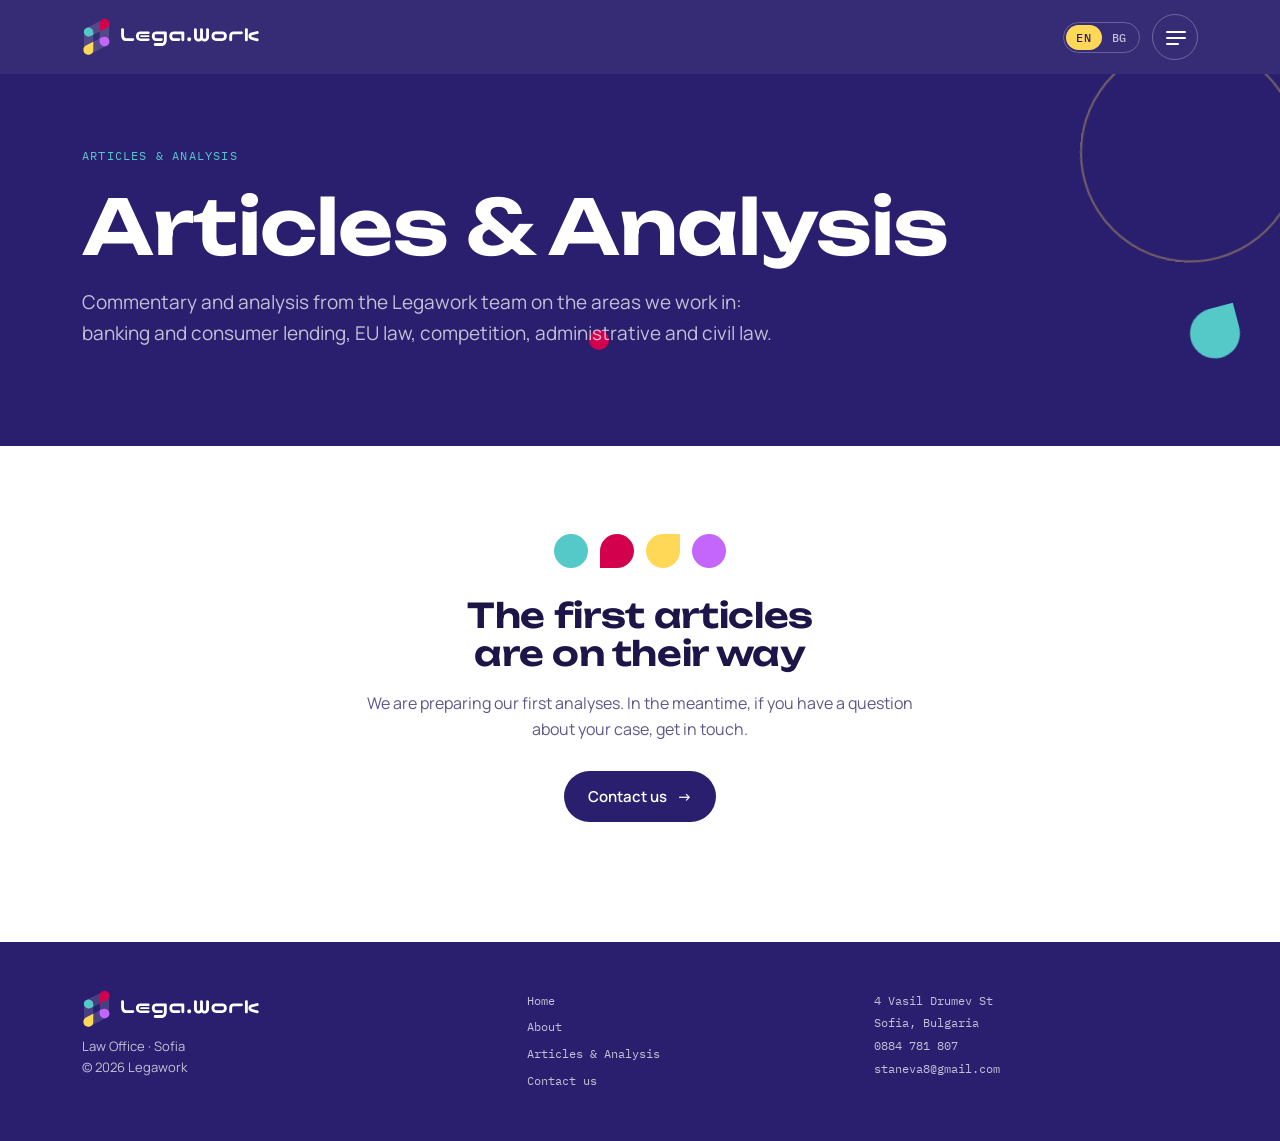
==== articles.html @ 034240e7 "Split into pages: lawyer profiles, articles, hamburger menu Homepage keeps short team summaries with" ====
<!doctype html>
<html lang="en">
<head>
<meta charset="utf-8">
<meta name="viewport" content="width=device-width, initial-scale=1, viewport-fit=cover">
<title>Articles &amp; Analysis · Legawork</title>
<meta name="description" content="Articles and legal analysis from Legawork Law Office, Sofia.">
<meta name="theme-color" content="#2a1f6e">
<link rel="icon" type="image/svg+xml" href="assets/logo/mark.svg">
<link rel="preconnect" href="https://fonts.googleapis.com">
<link rel="preconnect" href="https://fonts.gstatic.com" crossorigin>
<link rel="stylesheet" href="https://fonts.googleapis.com/css2?family=Unbounded:wght@500;600;700&family=Manrope:wght@400;500;600;700&family=IBM+Plex+Mono:wght@500&display=swap">
<link rel="stylesheet" href="assets/css/site.css">
</head>
<body class="en">
<!-- Official Lega.work logo: mark and wordmark as reusable symbols -->
<svg width="0" height="0" style="position:absolute" aria-hidden="true">
  <symbol id="mark" viewBox="0 0 370 493"><rect x="22.6699" y="125.974" width="120.179" height="346.117" rx="60.0897" fill="currentColor" fill-opacity=".14"/><rect x="346.188" y="366.674" width="120.179" height="346.117" rx="60.0897" transform="rotate(-179.474 346.188 366.674)" fill="currentColor" fill-opacity=".14"/><rect x="309.08" y="224.384" width="125.639" height="346.117" rx="62.8193" transform="rotate(63.2518 309.08 224.384)" fill="currentColor" fill-opacity=".14"/><rect x="58.293" y="260.746" width="120.179" height="346.117" rx="60.0897" transform="rotate(-116.223 58.293 260.746)" fill="currentColor" fill-opacity=".14"/><path d="M80.5371 121.74C114.952 121.74 142.85 149.638 142.851 184.053V218.313L111.07 233.966C80.1972 249.173 42.8423 236.473 27.6357 205.6C19.1977 188.469 19.3522 169.341 26.4365 153.11C37.1802 134.367 57.3842 121.74 80.5371 121.74Z" fill="#55C8C8"/><path d="M290.881 366.674C255.061 366.674 226.023 337.636 226.023 301.816V266.162L259.104 249.867C291.238 234.04 330.118 247.259 345.945 279.393C354.721 297.21 354.567 317.102 347.209 333.988C336.032 353.516 314.993 366.674 290.881 366.674Z" fill="#C466FB"/><path d="M142.86 417.566C142.86 432.73 137.545 446.651 128.677 457.572L106.323 468.838C75.0014 484.624 36.8126 472.03 21.0264 440.708C19.7153 438.107 18.6009 435.458 17.6758 432.779C16.4776 427.905 15.8418 422.81 15.8418 417.566V397.906C19.9331 380.14 31.6038 364.258 49.1562 355.412L142.86 308.184V417.566Z" fill="#FFD857"/><path d="M227.555 73.0107C227.555 49.8091 239.998 29.5147 258.573 18.4326L262.069 16.6699C293.391 0.883667 331.58 13.4772 347.366 44.7988C363.153 76.1208 350.558 114.31 319.236 130.097L227.555 176.304V73.0107Z" fill="#D3004D"/></symbol>
  <symbol id="word" viewBox="416 186 920 120"><path d="M426.156 187.168C428.785 187.168 431.039 188.06 432.917 189.844C434.794 191.534 435.78 193.693 435.874 196.322V230.264C435.78 234.113 436.015 237.681 436.578 240.967C437.236 244.159 438.738 247.023 441.085 249.558C443.432 252.093 446.39 253.454 449.958 253.642H495.025C497.654 253.736 499.813 254.722 501.503 256.6C503.287 258.478 504.179 260.731 504.179 263.36C504.085 265.895 503.146 268.054 501.363 269.838C499.673 271.528 497.56 272.42 495.025 272.514H445.169C438.597 272.139 433.151 269.932 428.832 265.895C424.607 261.764 421.556 256.741 419.678 250.826C417.894 244.91 416.955 238.62 416.861 231.954V196.322C416.955 193.787 417.894 191.675 419.678 189.985C421.462 188.201 423.621 187.262 426.156 187.168Z" fill="currentColor"/><path d="M546.43 272.514C538.167 272.233 531.924 270.308 527.699 266.74C523.474 263.078 520.422 258.994 518.544 254.487C516.667 249.887 515.728 245.239 515.728 240.545C515.728 235.662 516.62 230.968 518.404 226.461C520.281 221.86 523.333 217.776 527.558 214.208C531.877 210.547 537.322 208.669 543.895 208.575H597.412C600.041 208.575 602.248 209.467 604.031 211.251C605.909 212.941 606.848 215.006 606.848 217.448C606.848 219.983 605.909 222.142 604.031 223.926C602.248 225.616 600.041 226.461 597.412 226.461H544.74C542.674 226.461 540.843 227.165 539.247 228.574C537.745 229.982 536.618 231.813 535.867 234.066C535.21 236.32 534.881 238.526 534.881 240.685C534.881 243.033 535.21 245.333 535.867 247.586C536.618 249.84 537.745 251.671 539.247 253.079C540.843 254.393 542.674 255.098 544.74 255.191H597.412C600.041 255.191 602.248 256.036 604.031 257.726C605.909 259.417 606.848 261.435 606.848 263.782C606.848 266.224 605.909 268.289 604.031 269.979C602.248 271.669 600.041 272.514 597.412 272.514H546.43ZM605.158 240.263C605.158 242.047 604.36 243.596 602.764 244.91C601.356 246.131 599.572 246.741 597.412 246.741H551.359C549.2 246.741 547.369 246.131 545.867 244.91C544.364 243.596 543.613 242.047 543.613 240.263C543.613 238.573 544.364 237.071 545.867 235.756C547.369 234.536 549.2 233.925 551.359 233.925H597.412C599.572 233.925 601.403 234.583 602.905 235.897C604.407 237.118 605.158 238.573 605.158 240.263Z" fill="currentColor"/><path d="M702.053 231.109C702.053 228.761 700.832 227.541 698.391 227.447H649.099C647.315 227.541 645.766 228.339 644.451 229.841C643.137 231.249 642.151 232.939 641.494 234.911C640.93 236.789 640.649 238.714 640.649 240.685C640.649 242.563 640.93 244.488 641.494 246.46C642.151 248.337 643.137 250.027 644.451 251.53C645.766 252.938 647.315 253.642 649.099 253.642H685.153C687.782 253.642 689.988 254.581 691.772 256.459C693.65 258.243 694.589 260.449 694.589 263.078C694.589 265.707 693.65 267.914 691.772 269.697C689.988 271.575 687.782 272.514 685.153 272.514H649.662C643.09 272.42 637.644 270.589 633.325 267.022C629.1 263.36 626.049 259.276 624.171 254.769C622.387 250.168 621.495 245.427 621.495 240.545C621.495 235.85 622.434 231.249 624.312 226.743C626.19 222.142 629.241 218.058 633.466 214.49C637.691 210.828 643.935 208.857 652.197 208.575H711.348C713.977 208.575 716.23 209.467 718.108 211.251C719.986 212.941 720.972 215.1 721.066 217.729V262.233C721.066 269.744 720.033 276.833 717.967 283.499C716.089 289.414 712.991 294.391 708.672 298.428C704.447 302.559 699.048 304.812 692.476 305.188H643.747C641.212 305.094 639.053 304.155 637.269 302.371C635.579 300.681 634.687 298.569 634.593 296.034C634.593 293.405 635.438 291.151 637.128 289.274C638.912 287.396 641.118 286.41 643.747 286.316H687.688C691.256 286.128 694.213 284.767 696.56 282.232C698.908 279.697 700.41 276.739 701.067 273.359C701.724 269.979 702.053 265.613 702.053 260.262V231.109Z" fill="currentColor"/><path d="M818.805 265.05V231.109C818.805 228.761 817.585 227.541 815.144 227.447H765.851C764.067 227.541 762.518 228.339 761.204 229.841C759.889 231.249 758.903 232.939 758.246 234.911C757.683 236.789 757.401 238.714 757.401 240.685C757.401 242.563 757.683 244.488 758.246 246.46C758.903 248.337 759.889 250.027 761.204 251.53C762.518 252.938 764.067 253.642 765.851 253.642H801.905C804.534 253.642 806.741 254.581 808.524 256.459C810.402 258.243 811.341 260.449 811.341 263.078C811.341 265.707 810.402 267.914 808.524 269.697C806.741 271.575 804.534 272.514 801.905 272.514H766.415C759.842 272.42 754.397 270.589 750.078 267.022C745.853 263.36 742.801 259.276 740.923 254.769C739.14 250.168 738.248 245.427 738.248 240.545C738.248 235.85 739.186 231.249 741.064 226.743C742.942 222.142 745.993 218.058 750.219 214.49C754.444 210.828 760.687 208.857 768.95 208.575H828.101C830.729 208.575 832.983 209.467 834.861 211.251C836.738 212.941 837.724 215.1 837.818 217.729V265.05C837.818 267.679 836.832 269.885 834.861 271.669C832.983 273.359 830.729 274.204 828.101 274.204C822.467 273.735 819.369 270.683 818.805 265.05Z" fill="currentColor"/><path d="M870.492 274.768C866.736 274.768 863.591 273.453 861.056 270.824C858.615 268.195 857.394 264.909 857.394 260.966C857.394 257.022 858.615 253.736 861.056 251.107C863.591 248.478 866.736 247.164 870.492 247.164C874.248 247.164 877.393 248.478 879.928 251.107C882.463 253.736 883.73 257.022 883.73 260.966C883.73 264.909 882.463 268.195 879.928 270.824C877.393 273.453 874.248 274.768 870.492 274.768Z" fill="currentColor"/><path d="M932.6 275.753C929.408 275.753 926.216 275.19 923.024 274.063C919.925 272.937 916.921 271.294 914.01 269.134C911.1 266.881 908.564 263.923 906.405 260.262C904.245 256.6 903.072 252.234 902.884 247.164V196.322C902.884 193.693 903.823 191.534 905.701 189.844C907.672 188.06 909.973 187.168 912.602 187.168C918.235 187.637 921.287 190.689 921.756 196.322V246.037C921.85 248.291 922.319 250.215 923.164 251.811C924.009 253.314 924.948 254.534 925.981 255.473C927.014 256.318 928.047 256.975 929.079 257.445C930.206 257.82 931.333 258.008 932.46 258.008C933.586 258.008 934.713 257.82 935.84 257.445C936.966 256.975 938.046 256.318 939.079 255.473C940.112 254.534 941.05 253.314 941.896 251.811C942.741 250.215 943.163 248.291 943.163 246.037V196.322C943.163 193.693 944.102 191.534 945.98 189.844C947.951 188.06 950.252 187.168 952.881 187.168C958.514 187.637 961.612 190.689 962.176 196.322V246.037C962.27 248.291 962.739 250.168 963.584 251.671C964.429 253.267 965.368 254.534 966.401 255.473C967.434 256.318 968.466 256.975 969.499 257.445C970.626 257.82 971.753 258.008 972.879 258.008C974.006 258.008 975.133 257.82 976.259 257.445C977.386 256.975 978.466 256.318 979.499 255.473C980.531 254.534 981.47 253.314 982.315 251.811C983.16 250.215 983.583 248.291 983.583 246.037V196.322C983.583 193.693 984.522 191.534 986.399 189.844C988.371 188.06 990.672 187.168 993.3 187.168C998.934 187.637 1002.03 190.689 1002.6 196.322V247.164C1002.6 252.234 1001.47 256.6 999.215 260.262C997.056 263.923 994.521 266.881 991.61 269.134C988.794 271.294 985.789 272.937 982.597 274.063C979.499 275.19 976.306 275.753 973.02 275.753C969.828 275.753 966.636 275.19 963.443 274.063C960.345 272.937 957.34 271.247 954.43 268.993C953.866 268.618 953.35 268.195 952.881 267.726C952.317 268.195 951.801 268.618 951.331 268.993C948.421 271.247 945.369 272.937 942.177 274.063C939.079 275.19 935.886 275.753 932.6 275.753Z" fill="currentColor"/><path d="M1050.2 272.514C1041.94 272.233 1035.69 270.308 1031.47 266.74C1027.24 263.078 1024.19 258.994 1022.31 254.487C1020.43 249.887 1019.5 245.239 1019.5 240.545C1019.5 235.662 1020.39 230.968 1022.17 226.461C1024.05 221.86 1027.1 217.776 1031.33 214.208C1035.64 210.547 1041.09 208.669 1047.66 208.575H1093.29C1099.87 208.669 1105.26 210.547 1109.49 214.208C1113.81 217.776 1116.86 221.86 1118.64 226.461C1120.52 230.968 1121.46 235.662 1121.46 240.545C1121.46 245.239 1120.52 249.887 1118.64 254.487C1116.77 258.994 1113.71 263.078 1109.49 266.74C1105.26 270.308 1099.02 272.233 1090.76 272.514H1050.2ZM1047.1 227.447C1045.32 227.447 1043.77 228.198 1042.45 229.7C1041.14 231.109 1040.15 232.799 1039.49 234.77C1038.93 236.648 1038.65 238.526 1038.65 240.404C1038.65 242.375 1038.93 244.347 1039.49 246.319C1040.15 248.197 1041.14 249.887 1042.45 251.389C1043.77 252.797 1045.32 253.548 1047.1 253.642H1093.86C1095.64 253.548 1097.19 252.797 1098.5 251.389C1099.82 249.887 1100.76 248.197 1101.32 246.319C1101.98 244.347 1102.31 242.375 1102.31 240.404C1102.31 238.526 1101.98 236.648 1101.32 234.77C1100.76 232.799 1099.82 231.109 1098.5 229.7C1097.19 228.198 1095.64 227.447 1093.86 227.447H1047.1Z" fill="currentColor"/><path d="M1140.61 226.32C1142.4 221.813 1145.4 217.776 1149.63 214.208C1153.95 210.547 1159.39 208.669 1165.96 208.575H1218.92C1221.55 208.575 1223.75 209.514 1225.54 211.392C1227.42 213.176 1228.35 215.382 1228.35 218.011C1228.35 220.64 1227.42 222.893 1225.54 224.771C1223.75 226.555 1221.55 227.447 1218.92 227.447H1165.4C1163.62 227.447 1162.07 228.198 1160.75 229.7C1159.44 231.109 1158.41 232.799 1157.66 234.77C1157 236.742 1156.67 238.62 1156.67 240.404V265.05C1156.11 270.683 1153.01 273.735 1147.37 274.204C1144.75 274.204 1142.44 273.359 1140.47 271.669C1138.6 269.885 1137.66 267.679 1137.66 265.05V240.545H1137.8C1137.8 235.662 1138.74 230.921 1140.61 226.32Z" fill="currentColor"/><path d="M1252.01 187.168C1254.55 187.262 1256.71 188.201 1258.49 189.985C1260.28 191.675 1261.22 193.787 1261.31 196.322V265.332C1260.75 270.965 1257.65 274.016 1252.01 274.486C1249.39 274.486 1247.09 273.641 1245.11 271.951C1243.24 270.167 1242.3 267.961 1242.3 265.332V196.322C1242.39 193.693 1243.38 191.534 1245.25 189.844C1247.13 188.06 1249.39 187.168 1252.01 187.168ZM1269.9 226.461C1272.62 222.048 1277.83 218.809 1285.53 216.743L1321.73 207.026C1324.26 206.275 1326.66 206.509 1328.91 207.73C1331.26 208.857 1332.81 210.687 1333.56 213.223C1334.4 215.664 1334.22 218.058 1333 220.405C1331.87 222.658 1330.04 224.208 1327.5 225.053L1288.91 235.052C1286.19 236.085 1284.88 237.869 1284.97 240.404C1284.88 242.939 1286.19 244.723 1288.91 245.755L1327.5 255.755C1330.04 256.6 1331.87 258.196 1333 260.543C1334.22 262.797 1334.4 265.144 1333.56 267.585C1332.81 270.12 1331.26 271.951 1328.91 273.078C1326.66 274.298 1324.26 274.533 1321.73 273.782L1285.53 264.064C1277.74 261.905 1272.48 258.618 1269.76 254.206C1267.13 249.793 1265.82 245.192 1265.82 240.404C1265.82 235.615 1267.18 230.968 1269.9 226.461Z" fill="currentColor"/></symbol>
</svg>

<header class="top">
  <div class="wrap">
    <a class="logo" href="index.html" aria-label="Legawork"><svg class="mk" aria-hidden="true"><use href="#mark"/></svg><svg class="wd" aria-hidden="true"><use href="#word"/></svg></a>
    <div class="top-r">
      <div class="lang" role="group" aria-label="Language">
        <button type="button" id="lang-en" aria-pressed="true" data-lang="en">EN</button>
        <button type="button" id="lang-bg" aria-pressed="false" data-lang="bg">BG</button>
      </div>
      <button type="button" class="burger" id="burger" aria-expanded="false" aria-controls="menu"><span class="sr">Menu</span><i class="b1"></i><i class="b2"></i><i class="b3"></i></button>
    </div>
  </div>
</header>
<div class="menu" id="menu" aria-hidden="true">
  <i class="shape ring c-teal" style="--x:calc(100% - 260px);--y:12%;--s:220px" aria-hidden="true"></i>
  <i class="shape circle c-yellow" style="--x:calc(100% - 210px);--y:88%;--s:40px" aria-hidden="true"></i>
  <i class="shape drop-b c-red" style="--x:calc(100% - 120px);--y:70%;--s:70px" aria-hidden="true"></i>
  <div class="wrap menu-inner">
    <nav class="menu-nav" aria-label="Main">
      <a href="index.html" style="--k:0"><i class="dot circle c-teal" aria-hidden="true"></i><span class="en">Home</span><span class="bg">Начало</span></a>
      <a href="index.html#about" style="--k:1"><i class="dot drop-b c-red" aria-hidden="true"></i><span class="en">About</span><span class="bg">За нас</span></a>
      <a href="articles.html" aria-current="page" style="--k:2"><i class="dot drop-a c-yellow" aria-hidden="true"></i><span class="en">Articles &amp; Analysis</span><span class="bg">Статии и анализи</span></a>
      <a href="index.html#contact" style="--k:3"><i class="dot circle c-violet" aria-hidden="true"></i><span class="en">Contact us</span><span class="bg">Контакти</span></a>
    </nav>
    <div class="menu-foot">
      <span><span class="en">4 Vasil Drumev St, Sofia</span><span class="bg">ул. „Васил Друмев“ № 4, София</span></span>
      <a href="tel:+359884781807">0884 781 807</a>
      <a href="mailto:staneva8@gmail.com">staneva8@gmail.com</a>
    </div>
  </div>
</div>

<main id="top">
  <section class="band dark page-hero" data-sec>
    <i class="shape ring c-yellow hide-m" style="--x:calc(100% - 200px);--y:-60px;--s:220px" data-speed="-.15" data-rot="30"></i>
    <i class="shape drop-a c-teal" style="--x:calc(100% - 90px);--y:calc(100% - 90px);--s:50px" data-speed=".25" data-rot="-70"></i>
    <i class="shape circle c-red hide-m" style="--x:46%;--y:calc(100% - 40px);--s:20px" data-speed=".4"></i>
    <div class="wrap page-top">
      <span class="label"><span class="en">Articles &amp; Analysis</span><span class="bg">Статии и анализи</span></span>
      <h1><span class="en">Articles &amp; Analysis</span><span class="bg">Статии и анализи</span></h1>
      <p class="lede"><span class="en">Commentary and analysis from the Legawork team on the areas we work in: banking and consumer lending, EU law, competition, administrative and civil law.</span><span class="bg">Коментари и анализи от екипа на Legawork по темите, с които работим: банково право и потребителско кредитиране, право на ЕС, конкурентно, административно и гражданско право.</span></p>
    </div>
  </section>

  <section class="band light" data-sec>
    <div class="wrap one">
      <!-- Articles go in the list below. Copy this template for each one:
      <article class="post">
        <time datetime="2026-12-01">01.12.2026</time>
        <h3><a href="articles/article-slug.html"><span class="en">Title</span><span class="bg">Заглавие</span></a></h3>
        <p><span class="en">Two-line summary.</span><span class="bg">Кратко резюме.</span></p>
        <span class="tagline">Banking law</span>
      </article>
      -->
      <div class="posts" id="posts"></div>
      <div class="empty">
        <div class="empty-shapes" aria-hidden="true"><i class="circle c-teal"></i><i class="drop-b c-red"></i><i class="drop-a c-yellow"></i><i class="circle c-violet"></i></div>
        <h2><span class="en">The first articles are on their way</span><span class="bg">Първите статии предстоят</span></h2>
        <p><span class="en">We are preparing our first analyses. In the meantime, if you have a question about your case, get in touch.</span><span class="bg">Подготвяме първите си анализи. Междувременно, ако имате въпрос по вашия казус, свържете се с нас.</span></p>
        <a class="btn" href="index.html#contact"><span class="en">Contact us</span><span class="bg">Свържете се с нас</span> <span class="arr">→</span></a>
      </div>
    </div>
  </section>
</main>

<footer class="band dark">
  <div class="wrap">
    <div><a class="logo" href="index.html"><svg class="mk" aria-hidden="true"><use href="#mark"/></svg><svg class="wd" aria-hidden="true"><use href="#word"/></svg></a><span class="en">Law Office · Sofia</span><span class="bg">Адвокатска кантора · София</span><br>© 2026 Legawork</div>
    <nav class="foot-nav mono" aria-label="Footer">
      <a href="index.html"><span class="en">Home</span><span class="bg">Начало</span></a>
      <a href="index.html#about"><span class="en">About</span><span class="bg">За нас</span></a>
      <a href="articles.html"><span class="en">Articles &amp; Analysis</span><span class="bg">Статии и анализи</span></a>
      <a href="index.html#contact"><span class="en">Contact us</span><span class="bg">Контакти</span></a>
    </nav>
    <div class="mono"><span class="en">4 Vasil Drumev St<br>Sofia, Bulgaria</span><span class="bg">ул. „Васил Друмев“ № 4<br>гр. София</span><br>0884 781 807<br>staneva8@gmail.com</div>
  </div>
</footer>
<script src="assets/js/site.js"></script>
</body>
</html>
---- assets/css/site.css ----
img { max-width: 100%; } [hidden] { display: none !important; }
/* Layout: brand bands alternate deep indigo and white; the logo's four shapes (teal circle, red drop, violet circle, yellow drop) recur as moving elements. Single brand look by design, not theme-switched. */
:root {
  --indigo: #2a1f6e;
  --indigo-2: #36288a;
  --violet: #c466fb;
  --violet-ink: #7a3cc8;
  --lilac: #8c6ef2;
  --teal: #55c8c8;
  --red: #d3004d;
  --yellow: #ffd857;
  --white: #ffffff;
  --mist: #f3f1fb;
  --ink: #1d1548;
  --muted: #5e5888;
  --line: #e2def3;
  --f-display: "Unbounded", "Arial Rounded MT Bold", "Segoe UI", system-ui, sans-serif;
  --f-body: "Manrope", "Segoe UI", system-ui, sans-serif;
  --f-mono: "IBM Plex Mono", ui-monospace, Menlo, monospace;
  --wrap: 1180px;
  --head: 66px;
  --ease: cubic-bezier(.2, .7, .1, 1);
  --spring: cubic-bezier(.34, 1.56, .64, 1);
  color-scheme: light;
}
* { box-sizing: border-box; }
html { scroll-behavior: smooth; }
body { margin: 0; background: var(--white); color: var(--ink); font-family: var(--f-body); font-size: 16px; line-height: 1.65; }
body.en .bg, body.bg .en { display: none !important; }
a { color: inherit; }
:focus-visible { outline: 2px solid var(--violet); outline-offset: 3px; border-radius: 3px; }

.wrap {
  position: relative; z-index: 1; max-width: var(--wrap); margin: 0 auto;
  padding-left: max(16px, env(safe-area-inset-left, 0px));
  padding-right: max(16px, env(safe-area-inset-right, 0px));
}
@media (min-width: 720px) { .wrap { padding-left: max(32px, env(safe-area-inset-left, 0px)); padding-right: max(32px, env(safe-area-inset-right, 0px)); } }

.label { font-family: var(--f-mono); font-size: 12px; letter-spacing: .1em; text-transform: uppercase; color: var(--violet-ink); }
h1, h2, h3 { font-family: var(--f-display); font-weight: 600; line-height: 1.12; margin: 0; text-wrap: balance; letter-spacing: -.01em; }
h2 { font-size: clamp(28px, 3.8vw, 44px); }
h3 { font-size: 22px; }
p { margin: 0; }

/* Bands */
.band { position: relative; overflow: clip; }
.band.dark { background: var(--indigo); color: var(--white); --muted: rgba(255, 255, 255, .72); --line: rgba(255, 255, 255, .16); }
.band.dark .label { color: var(--teal); }
.band.light { background: var(--white); }

/* Logo */
.logo { display: flex; align-items: center; gap: 10px; text-decoration: none; }
.logo .mk { width: 29px; height: 38px; flex: none; }
.logo .wd { width: 138px; height: 18px; flex: none; }

/* Header */
body::before { content: ""; position: fixed; inset: 0 0 auto; height: env(safe-area-inset-top, 0px); z-index: 10; background: var(--indigo); }
header.top { position: sticky; top: env(safe-area-inset-top, 0px); z-index: 20; background: color-mix(in srgb, var(--indigo) 94%, transparent); backdrop-filter: blur(10px); color: var(--white); transition: box-shadow .3s; }
header.top.scrolled { box-shadow: 0 10px 30px -20px rgba(20, 10, 60, .8); }
.top .wrap { display: flex; align-items: center; justify-content: space-between; gap: 16px; padding-block: 14px; transition: padding .3s var(--ease); }
header.top.scrolled .wrap { padding-block: 9px; }
.lang { display: flex; border: 1px solid rgba(255, 255, 255, .25); border-radius: 999px; padding: 2px; }
.lang button { font: 500 12px var(--f-mono); letter-spacing: .06em; border: 0; background: none; color: rgba(255, 255, 255, .7); padding: 5px 10px; border-radius: 999px; cursor: pointer; }
.lang button[aria-pressed="true"] { background: var(--yellow); color: var(--indigo); }

/* Buttons */
.btn { position: relative; overflow: hidden; isolation: isolate; display: inline-flex; align-items: center; gap: 10px; text-decoration: none; cursor: pointer; font: 600 15px var(--f-body); padding: 15px 24px; border-radius: 999px; border: 0; background: var(--indigo); color: var(--white); transition: color .35s var(--ease); }
.btn::before { content: ""; position: absolute; inset: 0; z-index: -1; background: var(--lilac); border-radius: inherit; transform: scaleX(0); transform-origin: right; transition: transform .5s var(--ease); }
.btn:hover::before { transform: scaleX(1); transform-origin: left; }
.btn.yellow { background: var(--yellow); color: var(--indigo); }
.btn.yellow::before { background: var(--teal); }
.btn.line { background: transparent; color: var(--white); box-shadow: inset 0 0 0 1.5px rgba(255, 255, 255, .5); }
.btn.line::before { background: var(--white); }
.btn.line:hover { color: var(--indigo); }
.btn .arr { display: inline-block; transition: transform .35s var(--ease); }
.btn:hover .arr { transform: translateX(5px); }

/* Floating brand shapes */
.shape { position: absolute; z-index: 0; left: var(--x); top: var(--y); width: var(--s); height: var(--s); pointer-events: none; scale: 1; transition: scale 1s var(--spring); transition-delay: var(--d, 0s); will-change: transform; }
.shape.pre { scale: 0; }
.circle { border-radius: 50%; }
.drop-a { border-radius: 50% 0 50% 50%; }
.drop-b { border-radius: 50% 50% 50% 0; }
.pill { height: calc(var(--s) * 2.4); border-radius: 999px; opacity: .22; }
.ring { border-radius: 50%; border: 2px solid currentColor; opacity: .35; }
.c-teal { background: var(--teal); color: var(--teal); }
.c-red { background: var(--red); color: var(--red); }
.c-violet { background: var(--violet); color: var(--violet); }
.c-yellow { background: var(--yellow); color: var(--yellow); }
.c-white { background: var(--white); color: var(--white); }
.ring.c-teal, .ring.c-red, .ring.c-violet, .ring.c-yellow, .ring.c-white { background: transparent; }
@media (max-width: 700px) { .shape.hide-m { display: none; } }

/* Hero */
section.hero.band > .wrap { display: flex; flex-direction: column; align-items: center; text-align: center; padding-block: 40px 72px; }
@media (min-width: 900px) { section.hero.band > .wrap { padding-block: 56px 96px; } }
.hero h1 { font-size: clamp(32px, 5vw, 64px); max-width: 18ch; margin-inline: auto; }
.hero h1 em { font-style: normal; color: var(--teal); }
.hero .lede { font-size: clamp(16px, 1.5vw, 18px); color: var(--muted); max-width: 58ch; margin: 24px auto 0; }
.ctas { display: flex; flex-wrap: wrap; justify-content: center; gap: 12px; margin-top: 32px; }
.facts { display: flex; flex-wrap: wrap; justify-content: center; gap: 12px 40px; margin: 40px 0 0; padding: 22px 0 0; border-top: 1px solid var(--line); list-style: none; }
.facts li { display: flex; flex-direction: column; align-items: center; gap: 2px; font-size: 14px; }
.facts li > span:first-child { font: 500 11px var(--f-mono); letter-spacing: .1em; text-transform: uppercase; color: var(--teal); }
/* Logo as a balance scale: beams tip on their pivots, coloured shapes ride on the beam ends; the whole mark sways slightly in 3D */
.stage-wrap { position: relative; width: clamp(180px, 19vw, 250px); aspect-ratio: 410 / 533; perspective: 1000px; margin: 12px 0 40px; }
.stage-wrap::before { content: ""; position: absolute; inset: -30%; border-radius: 50%; background: radial-gradient(closest-side, color-mix(in srgb, var(--violet) 32%, transparent), transparent); pointer-events: none; }
.stage { position: relative; width: 100%; height: 100%; transform-style: preserve-3d; will-change: transform; }
/* Founder portrait in a circle beside the logo */
.hero-portrait { position: absolute; z-index: 2; left: calc(100% + 28px); bottom: 6%; width: clamp(96px, 10vw, 140px); aspect-ratio: 1; text-decoration: none; color: var(--white); animation: portrait-in 1s var(--spring) 2s both; }
.hero-portrait img { position: relative; width: 100%; height: 100%; border-radius: 50%; object-fit: cover; display: block; border: 4px solid var(--indigo); box-shadow: 0 0 0 3px var(--yellow), 0 18px 34px -12px rgba(8, 4, 40, .7); animation: bob 5s ease-in-out 3s infinite; transition: transform .4s var(--spring); }
.hero-portrait:hover img { transform: scale(1.06); }
.hero-portrait .ring { position: absolute; inset: -12px; border-radius: 50%; border: 2px dashed color-mix(in srgb, var(--teal) 70%, transparent); animation: spin 18s linear infinite; }
.hero-portrait .cap { position: absolute; left: 50%; top: calc(100% + 14px); transform: translateX(-50%); white-space: nowrap; display: flex; flex-direction: column; align-items: center; font: 500 11px var(--f-mono); letter-spacing: .1em; text-transform: uppercase; color: var(--teal); }
.hero-portrait .cap b { font: 600 14px var(--f-body); letter-spacing: 0; text-transform: none; color: var(--white); }
@keyframes portrait-in { from { opacity: 0; transform: scale(.3) rotate(-25deg); } to { opacity: 1; transform: none; } }
@keyframes bob { 0%, 100% { translate: 0 0; } 50% { translate: 0 -8px; } }
@keyframes spin { to { transform: rotate(360deg); } }
@media (max-width: 640px) { .hero-portrait { left: calc(100% - 16px); bottom: 0; width: 84px; } .hero-portrait .cap b { font-size: 12px; } .hero-portrait .cap { font-size: 10px; } }
.layer { position: absolute; inset: 0; transform-style: preserve-3d; will-change: transform; }
.layer svg { width: 100%; height: 100%; overflow: visible; display: block; }
.layer.c { transform: translateZ(26px); }
.layer.c svg { filter: drop-shadow(0 14px 18px rgba(12, 6, 48, .45)); }
.layer .in { transform-box: fill-box; transform-origin: center; animation: assemble 1.1s var(--spring) both; animation-delay: var(--d); }
@keyframes assemble { from { opacity: 0; transform: translate(var(--fx), var(--fy)) rotate(var(--fr)) scale(.4); } to { opacity: 1; transform: none; } }

/* Ticker */
.ticker { background: var(--lilac); color: var(--white); overflow: hidden; padding-block: 20px; }
.ticker .track { display: flex; width: max-content; gap: 40px; animation: slide 48s linear infinite; font-family: var(--f-display); font-weight: 500; font-size: clamp(18px, 2vw, 24px); white-space: nowrap; }
.ticker .track > span { display: inline-flex; align-items: center; gap: 40px; }
.ticker .track > span::after { content: ""; width: 16px; height: 16px; border-radius: 50%; background: var(--yellow); }
.ticker .track > span:nth-child(4n+2)::after { background: var(--teal); border-radius: 50% 0 50% 50%; }
.ticker .track > span:nth-child(4n+3)::after { background: var(--red); border-radius: 50% 50% 50% 0; }
.ticker .track > span:nth-child(4n+4)::after { background: var(--white); }
.ticker:hover .track { animation-play-state: paused; }
@keyframes slide { to { transform: translateX(-50%); } }

/* Sections */
section.band > .wrap { display: grid; grid-template-columns: 1fr; gap: 28px; padding-block: 80px; }
@media (min-width: 900px) { section.band > .wrap { grid-template-columns: 240px minmax(0, 1fr); gap: 64px; padding-block: 120px; } }
.side { display: flex; flex-direction: column; gap: 12px; }
@media (min-width: 900px) { .side { position: sticky; top: 110px; align-self: start; } }
.body { min-width: 0; display: flex; flex-direction: column; gap: 40px; }
.prose { display: flex; flex-direction: column; gap: 18px; max-width: 64ch; }
.prose p { color: var(--muted); }
.prose p.lead { color: inherit; font-size: 19px; line-height: 1.55; }

/* Mission: fanned cards like the brand slides */
.fan { position: relative; padding: 26px 18px 70px; max-width: 760px; }
.fan .back { position: absolute; left: 6%; right: 6%; bottom: 0; height: 60%; border-radius: 22px; transform-origin: 50% 100%; }
.fan .back.y { background: var(--yellow); transform: rotate(calc(-1deg - var(--f, 0) * 5deg)) translateY(calc(var(--f, 0) * 6px)); }
.fan .back.r { background: var(--red); transform: rotate(calc(1deg + var(--f, 0) * 6deg)) translateY(calc(var(--f, 0) * -8px)); bottom: 22px; }
.fan .front { position: relative; background: var(--teal); color: var(--indigo); border-radius: 22px; padding: clamp(26px, 4vw, 48px); transform: translateY(calc((1 - var(--f, 0)) * 20px)); }
.fan .front p { font-family: var(--f-display); font-weight: 600; font-size: clamp(20px, 2.5vw, 30px); line-height: 1.3; }
.principles { display: grid; grid-template-columns: 1fr; gap: 0; }
@media (min-width: 760px) { .principles { grid-template-columns: repeat(3, minmax(0, 1fr)); gap: 28px; } }
.principle { position: relative; padding: 26px 0; display: flex; flex-direction: column; gap: 12px; }
.principle .dot { display: block; width: 34px; height: 34px; }
.principle h3 { font-size: 19px; }
.principle p { color: var(--muted); font-size: 15px; }
.principle::after { content: ""; position: absolute; top: 0; left: 0; right: 0; height: 1px; background: var(--line); transform-origin: left; transition: transform 1.1s var(--ease); transition-delay: calc(var(--i, 0) * 120ms + .1s); }
.principle.pre::after { transform: scaleX(0); }

/* Services: stacking cards in brand colours */
.intro { font-size: 18px; color: var(--muted); max-width: 62ch; }
.stack { list-style: none; margin: 0; padding: 0; display: flex; flex-direction: column; gap: 28px; }
.card {
  --c-bg: var(--teal); --c-fg: var(--indigo);
  position: sticky; top: calc(var(--head) + 24px + var(--n) * 12px);
  min-height: 270px; padding: clamp(24px, 3.4vw, 44px); border-radius: 26px; overflow: hidden;
  background: var(--c-bg); color: var(--c-fg);
  display: grid; grid-template-columns: minmax(0, 1fr) auto; gap: 24px; align-items: start;
  transform-origin: 50% 0; will-change: transform; box-shadow: 0 -18px 40px -28px rgba(30, 20, 80, .55);
}
.card.k-red { --c-bg: var(--red); --c-fg: var(--white); }
.card.k-yellow { --c-bg: var(--yellow); --c-fg: var(--indigo); }
.card.k-violet { --c-bg: var(--violet); --c-fg: var(--indigo); }
.card .main { display: flex; flex-direction: column; gap: 16px; min-width: 0; position: relative; z-index: 1; }
.card .pos { font: 500 12px var(--f-mono); letter-spacing: .08em; opacity: .7; font-variant-numeric: tabular-nums; }
.card h3 { font-size: clamp(24px, 3.2vw, 38px); max-width: 20ch; }
.card p { font-size: 15.5px; max-width: 52ch; opacity: .85; padding-top: 14px; border-top: 1px solid color-mix(in srgb, var(--c-fg) 28%, transparent); }
.card .glyph { display: block; width: clamp(64px, 9vw, 120px); height: clamp(64px, 9vw, 120px); background: var(--c-fg); opacity: .16; transform: rotate(var(--gr, 0deg)); }
.card .main, .card .glyph { transition: opacity .8s var(--ease), translate .8s var(--ease); }
.card.pre .main { opacity: .2; translate: 0 24px; }
@media (max-width: 759px) { .card { --head: 58px; top: calc(var(--head) + 16px + var(--n) * 8px); min-height: 210px; } }

/* Team */
.founder { display: grid; grid-template-columns: 1fr; gap: 40px; }
@media (min-width: 880px) { .founder { grid-template-columns: minmax(0, 340px) minmax(0, 1fr); gap: 60px; align-items: start; } }
.photo-wrap { position: relative; max-width: 360px; }
@media (min-width: 880px) { .photo-wrap { position: sticky; top: 110px; } }
.photo-wrap::before { content: ""; position: absolute; inset: 18px -18px -18px 18px; border-radius: 22px; background: var(--lilac); }
.photo { position: relative; margin: 0; aspect-ratio: 4 / 5; max-width: 100%; overflow: hidden; border-radius: 22px; background: var(--indigo-2); }
.photo img { width: 100%; height: 115%; object-fit: cover; display: block; transform: translateY(var(--py, 0%)); scale: 1; transition: scale 1.2s var(--ease); }
.photo-wrap.pre .photo img { scale: 1.08; }
.photo-wrap .tag { position: absolute; left: 16px; bottom: 16px; z-index: 2; background: var(--red); color: var(--white); font: 600 13px var(--f-body); padding: 8px 14px; border-radius: 999px; }
.photo-wrap .s1 { position: absolute; z-index: 2; right: -34px; top: 34px; width: 66px; height: 66px; border-radius: 50%; background: var(--teal); will-change: transform; }
.photo-wrap .s2 { position: absolute; z-index: 2; left: -24px; top: 78%; width: 48px; height: 48px; border-radius: 50% 0 50% 50%; background: var(--yellow); will-change: transform; }
@media (max-width: 500px) { .photo-wrap .s1 { right: -8px; } .photo-wrap .s2 { left: -8px; } .photo-wrap.alt .s1 { left: -8px; } .photo-wrap.alt .s2 { right: -8px; } }
.person { display: flex; flex-direction: column; gap: 22px; min-width: 0; }
.person h3 { font-size: clamp(28px, 3.4vw, 42px); }
.person .role { font: 500 12px var(--f-mono); letter-spacing: .1em; text-transform: uppercase; color: var(--teal); }
.highlights { display: flex; flex-wrap: wrap; gap: 8px; margin: 0; padding: 0; list-style: none; }
.highlights li { font-size: 13px; padding: 6px 13px; border-radius: 999px; background: rgba(255, 255, 255, .1); }
.highlights li:nth-child(1) { box-shadow: inset 3px 0 0 var(--teal); }
.highlights li:nth-child(2) { box-shadow: inset 3px 0 0 var(--yellow); }
.highlights li:nth-child(3) { box-shadow: inset 3px 0 0 var(--red); }
.member { display: flex; align-items: center; gap: 18px; padding-top: 28px; border-top: 1px solid var(--line); }
.member .ini { width: 68px; height: 68px; border-radius: 50% 50% 50% 0; display: grid; place-items: center; background: var(--yellow); color: var(--indigo); font: 600 20px var(--f-display); flex: none; }
.member h3 { font-size: 22px; }
.member .role { font: 500 12px var(--f-mono); letter-spacing: .1em; text-transform: uppercase; color: var(--muted); }

.founder.partner { padding-top: 64px; margin-top: 24px; border-top: 1px solid var(--line); }
@media (min-width: 880px) { .founder.partner { grid-template-columns: minmax(0, 1fr) minmax(0, 340px); } .founder.partner .photo-wrap { order: 2; } }
.photo-wrap.alt::before { background: var(--teal); inset: 18px 18px -18px -18px; }
.photo-wrap.alt .s1 { background: var(--yellow); border-radius: 50% 50% 50% 0; right: auto; left: -30px; }
.photo-wrap.alt .s2 { background: var(--violet); border-radius: 50%; left: auto; right: -22px; }
.photo-wrap.alt .tag { background: var(--violet); color: var(--indigo); }
.cv { display: grid; grid-template-columns: 1fr; gap: 28px; }
.cv .label { display: block; margin-bottom: 10px; }
.timeline { margin: 0; padding: 0; list-style: none; border-top: 1px solid var(--line); }
.timeline li { display: grid; grid-template-columns: 88px minmax(0, 1fr); gap: 16px; padding: 12px 0; border-bottom: 1px solid var(--line); font-size: 14.5px; color: var(--muted); }
.timeline time { font: 500 13px var(--f-mono); color: var(--yellow); font-variant-numeric: tabular-nums; }

/* Contact */
.contact-grid { display: grid; grid-template-columns: 1fr; gap: 40px; }
@media (min-width: 860px) { .contact-grid { grid-template-columns: minmax(0, 1fr) minmax(0, 1.1fr); gap: 56px; } }
.details { display: flex; flex-direction: column; gap: 22px; }
.details .row { display: flex; flex-direction: column; gap: 4px; }
.details .val { font-size: 18px; font-weight: 500; display: flex; align-items: center; gap: 10px; flex-wrap: wrap; overflow-wrap: anywhere; }
.copy { font: 500 11px var(--f-mono); letter-spacing: .06em; text-transform: uppercase; border: 1px solid var(--line); background: none; color: var(--muted); padding: 4px 9px; border-radius: 999px; cursor: pointer; }
.copy:hover { color: var(--indigo); border-color: var(--indigo); }
form.enquiry { background: var(--mist); border-radius: 26px; padding: clamp(20px, 3vw, 34px); display: grid; gap: 16px; }
.field { display: flex; flex-direction: column; gap: 6px; }
.field label { font-size: 13px; font-weight: 600; transition: color .2s; }
.field:focus-within label { color: var(--violet); }
.field input, .field select, .field textarea { font: 15px var(--f-body); color: var(--ink); background: var(--white); border: 1px solid var(--line); border-radius: 12px; padding: 12px 14px; width: 100%; }
.field input:focus, .field select:focus, .field textarea:focus { outline: none; border-color: var(--violet); box-shadow: 0 0 0 3px color-mix(in srgb, var(--violet) 25%, transparent); }
.two { display: grid; grid-template-columns: 1fr; gap: 16px; }
@media (min-width: 560px) { .two { grid-template-columns: 1fr 1fr; } }
.consent { display: flex; gap: 10px; align-items: flex-start; font-size: 13px; color: var(--muted); }
.consent input { margin-top: 3px; accent-color: var(--violet); }
.status { font-size: 14px; color: var(--violet); min-height: 1.4em; }
.status:not(:empty) { animation: up .5s var(--ease) both; }

/* Footer */
footer .wrap { padding-block: 48px; display: grid; grid-template-columns: 1fr; gap: 24px; font-size: 13px; color: var(--muted); }
@media (min-width: 760px) { footer .wrap { grid-template-columns: 1.3fr 1fr 1fr; } }
footer .logo { color: var(--white); margin-bottom: 8px; }
footer .mono { font-family: var(--f-mono); font-size: 12px; line-height: 1.9; overflow-wrap: anywhere; }

/* Intro curtain: the mark assembles, then the indigo panel lifts */
.curtain { position: fixed; inset: 0; z-index: 50; background: var(--indigo); color: var(--white); display: grid; place-items: center; pointer-events: none; animation: lift .9s cubic-bezier(.7, 0, .2, 1) .95s forwards; }
.curtain .logo { flex-direction: column; gap: 16px; }
.curtain .mk { width: 84px; height: 112px; animation: pop .8s var(--spring) both; }
.curtain .wd { width: 220px; height: 29px; animation: up .6s var(--ease) .25s both; }
@keyframes lift { to { transform: translateY(-100%); } }
@keyframes pop { from { transform: scale(.2) rotate(-40deg); opacity: 0; } to { transform: none; opacity: 1; } }
@keyframes rise { from { transform: translateY(105%); } to { transform: none; } }
@keyframes fade { from { opacity: 0; } to { opacity: 1; } }
@keyframes up { from { opacity: 0; transform: translateY(18px); } to { opacity: 1; transform: none; } }

/* Hero load sequence */
.ln { display: block; overflow: hidden; padding-bottom: .12em; margin-bottom: -.12em; }
.ln > * { display: inline-block; animation: rise 1s var(--ease) both; }
.ln:nth-child(1) > * { animation-delay: 1.25s; }
.ln:nth-child(2) > * { animation-delay: 1.38s; }
.hero .label { animation: fade .8s ease 1.15s both; }
.hero .lede { animation: up .9s var(--ease) 1.6s both; }
.hero .ctas { animation: up .9s var(--ease) 1.75s both; }
.hero .facts { animation: up .9s var(--ease) 1.9s both; }
header.top { animation: fade .6s ease 1.1s both; }

.reveal { transition: opacity .9s var(--ease), translate .9s var(--ease); transition-delay: calc(var(--i, 0) * 90ms); }
.reveal.pre { opacity: .12; translate: 0 32px; }

main, footer { transition: opacity .22s ease, filter .22s ease; }
body.switching main, body.switching footer { opacity: 0; filter: blur(2px); }

@media (prefers-reduced-motion: reduce) {
  html { scroll-behavior: auto; }
  *, *::before, *::after { animation: none !important; transition: none !important; }
  .curtain { display: none; }
  .reveal.pre, .card.pre .main { opacity: 1; translate: none; }
  .shape.pre { scale: 1; }
  .principle.pre::after { transform: none; }
  .photo-wrap.pre .photo img { scale: 1; }
  .card { transform: none !important; filter: none !important; }
}

/* ---------- Shared additions ---------- */
.sr { position: absolute; width: 1px; height: 1px; padding: 0; margin: -1px; overflow: hidden; clip: rect(0 0 0 0); white-space: nowrap; border: 0; }
section[id] { scroll-margin-top: 70px; }
.top-r { display: flex; align-items: center; gap: 12px; }

/* Hamburger button: three bars, the last shorter; becomes an X when open */
.burger { position: relative; width: 46px; height: 46px; border-radius: 50%; border: 1px solid rgba(255, 255, 255, .28); background: transparent; cursor: pointer; display: grid; place-items: center; transition: background .3s, border-color .3s; }
.burger:hover { background: rgba(255, 255, 255, .08); }
.burger i { position: absolute; left: 13px; height: 2px; width: 20px; border-radius: 2px; background: var(--white); transition: transform .45s var(--ease), opacity .3s, width .3s var(--ease); }
.burger .b1 { top: 16px; }
.burger .b2 { top: 22px; }
.burger .b3 { top: 28px; width: 13px; }
.burger:hover .b3 { width: 20px; }
body.menu-open .burger { background: var(--yellow); border-color: var(--yellow); }
body.menu-open .burger i { background: var(--indigo); }
body.menu-open .burger .b1 { transform: translateY(6px) rotate(45deg); }
body.menu-open .burger .b2 { opacity: 0; transform: scaleX(.2); }
body.menu-open .burger .b3 { width: 20px; transform: translateY(-6px) rotate(-45deg); }

/* Full-screen menu: grows out of the button as a circle, links rise in one after another */
.menu {
  position: fixed; inset: 0; z-index: 25; overflow: hidden auto; background: var(--indigo); color: var(--white);
  clip-path: circle(0 at var(--mx, calc(100% - 40px)) var(--my, 36px)); visibility: hidden;
  transition: clip-path .75s cubic-bezier(.7, 0, .2, 1), visibility 0s linear .75s;
}
body.menu-open { overflow: hidden; }
body.menu-open .menu { clip-path: circle(150vmax at var(--mx, calc(100% - 40px)) var(--my, 36px)); visibility: visible; transition: clip-path .75s cubic-bezier(.7, 0, .2, 1), visibility 0s; }
body.menu-open header.top { z-index: 30; background: transparent; backdrop-filter: none; box-shadow: none; }
.menu .shape { scale: 0; transition: scale .9s var(--spring); }
body.menu-open .menu .shape { scale: 1; transition-delay: .35s; }
.menu-inner { min-height: 100%; display: flex; flex-direction: column; justify-content: center; gap: 48px; padding-block: 110px 48px; }
.menu-nav { display: flex; flex-direction: column; gap: 6px; }
.menu-nav a {
  display: inline-flex; align-items: center; gap: 20px; align-self: flex-start; text-decoration: none;
  font: 600 clamp(32px, 6vw, 72px)/1.15 var(--f-display); letter-spacing: -.01em; color: var(--white);
  opacity: 0; transform: translateY(40px); transition: opacity .5s var(--ease), transform .7s var(--ease), color .25s;
}
body.menu-open .menu-nav a { opacity: 1; transform: none; transition-delay: calc(.28s + var(--k) * .07s), calc(.28s + var(--k) * .07s), 0s; }
.menu-nav a .dot { display: block; width: .42em; height: .42em; flex: none; transform: scale(.6); transition: transform .4s var(--spring); }
.menu-nav a:hover .dot, .menu-nav a:focus-visible .dot, .menu-nav a[aria-current="page"] .dot { transform: scale(1) rotate(45deg); }
.menu-nav a:hover, .menu-nav a:focus-visible { color: var(--teal); }
.menu-nav a[aria-current="page"] { color: var(--yellow); }
.menu-foot { display: flex; flex-wrap: wrap; gap: 8px 32px; font: 500 13px var(--f-mono); color: rgba(255, 255, 255, .7); opacity: 0; transition: opacity .6s ease; }
.menu-foot a { color: inherit; text-decoration: none; }
.menu-foot a:hover { color: var(--white); }
body.menu-open .menu-foot { opacity: 1; transition-delay: .6s; }

/* Footer navigation */
.foot-nav { display: flex; flex-direction: column; gap: 4px; }
.foot-nav a { text-decoration: none; color: var(--muted); }
.foot-nav a:hover { color: var(--white); }

/* Light-band adjustments */
.band.light .timeline time { color: var(--violet-ink); }
.band.light .highlights li { background: var(--mist); }

/* ---------- Homepage: team summaries ---------- */
.team-grid { display: grid; grid-template-columns: 1fr; gap: 64px; }
@media (min-width: 860px) { .team-grid { grid-template-columns: 1fr 1fr; gap: 48px; } }
.member-card { display: flex; flex-direction: column; gap: 14px; min-width: 0; }
.member-card .photo-wrap { position: relative; top: auto; display: block; max-width: 300px; margin-bottom: 26px; }
.member-card .photo { aspect-ratio: 1 / 1; }
.member-card .photo-wrap .s2 { left: 14px; }
.member-card .photo img { transition: transform .1s linear, scale .8s var(--ease); }
.member-card:hover .photo img { scale: 1.05; }
.member-card .role { font: 500 12px var(--f-mono); letter-spacing: .1em; text-transform: uppercase; color: var(--teal); }
.member-card h3 { font-size: clamp(24px, 2.6vw, 32px); }
.member-card h3 a { text-decoration: none; }
.member-card h3 a:hover { color: var(--teal); }
.member-card p { color: var(--muted); max-width: 52ch; }
.more { align-self: flex-start; display: inline-flex; align-items: center; gap: 10px; margin-top: 6px; font-weight: 600; color: var(--yellow); text-decoration: none; padding-bottom: 4px; background: linear-gradient(currentColor, currentColor) 0 100% / 100% 2px no-repeat; transition: background-size .4s var(--ease); }
.more:hover { background-size: 40% 2px; }
.more .arr { transition: transform .35s var(--ease); }
.more:hover .arr { transform: translateX(6px); }

/* ---------- Profile pages ---------- */
section.band > .wrap.profile-top { display: grid; grid-template-columns: 1fr; gap: 36px; padding-block: 40px 88px; }
@media (min-width: 860px) { section.band > .wrap.profile-top { grid-template-columns: minmax(0, 340px) minmax(0, 1fr); gap: 72px; align-items: center; padding-block: 56px 112px; } }
.back { grid-column: 1 / -1; justify-self: start; font: 500 12px var(--f-mono); letter-spacing: .1em; text-transform: uppercase; color: var(--teal); text-decoration: none; display: inline-flex; gap: 8px; }
.back:hover span { transform: translateX(-4px); }
.back span { display: inline-block; transition: transform .3s var(--ease); }
.profile-top .photo-wrap { position: relative; top: auto; }
.profile-top h1 { font-size: clamp(34px, 5vw, 60px); }
.profile-top .ctas { justify-content: flex-start; margin-top: 8px; }
.profile-top .photo-wrap, .profile-top .person { animation: up .9s var(--ease) both; }
.profile-top .person { animation-delay: .12s; }
.next { display: flex; flex-direction: column; gap: 6px; margin-top: 16px; padding-top: 28px; border-top: 1px solid var(--line); text-decoration: none; }
.next b { font: 600 clamp(22px, 2.4vw, 30px) var(--f-display); }
.next .arr { display: inline-block; transition: transform .35s var(--ease); }
.next:hover .arr { transform: translateX(8px); }
@media (min-width: 900px) { .cv { grid-template-columns: 1fr 1fr; gap: 40px; } }

/* ---------- Articles page ---------- */
section.band > .wrap.page-top { display: flex; flex-direction: column; gap: 18px; padding-block: 72px 96px; }
.page-top h1 { font-size: clamp(36px, 6vw, 76px); animation: up .9s var(--ease) both; }
.page-top .lede { color: var(--muted); font-size: clamp(16px, 1.5vw, 19px); max-width: 60ch; animation: up .9s var(--ease) .12s both; }
section.band > .wrap.one { display: block; padding-block: 88px 120px; }
.posts:empty { display: none; }
.empty { max-width: 560px; margin: 0 auto; text-align: center; display: flex; flex-direction: column; align-items: center; gap: 18px; }
.empty h2 { font-size: clamp(24px, 3vw, 34px); }
.empty p { color: var(--muted); }
.empty .btn { margin-top: 10px; }
.empty-shapes { display: flex; gap: 12px; margin-bottom: 10px; }
.empty-shapes i { display: block; width: 34px; height: 34px; animation: hop 2.4s var(--ease) infinite; }
.empty-shapes i:nth-child(2) { animation-delay: .15s; }
.empty-shapes i:nth-child(3) { animation-delay: .3s; }
.empty-shapes i:nth-child(4) { animation-delay: .45s; }
@keyframes hop { 0%, 60%, 100% { transform: none; } 30% { transform: translateY(-14px) rotate(20deg); } }

@media (prefers-reduced-motion: reduce) {
  .menu, body.menu-open .menu { transition: none; }
  .menu-nav a, .menu-foot { opacity: 1; transform: none; }
  .menu .shape { scale: 1; }
}
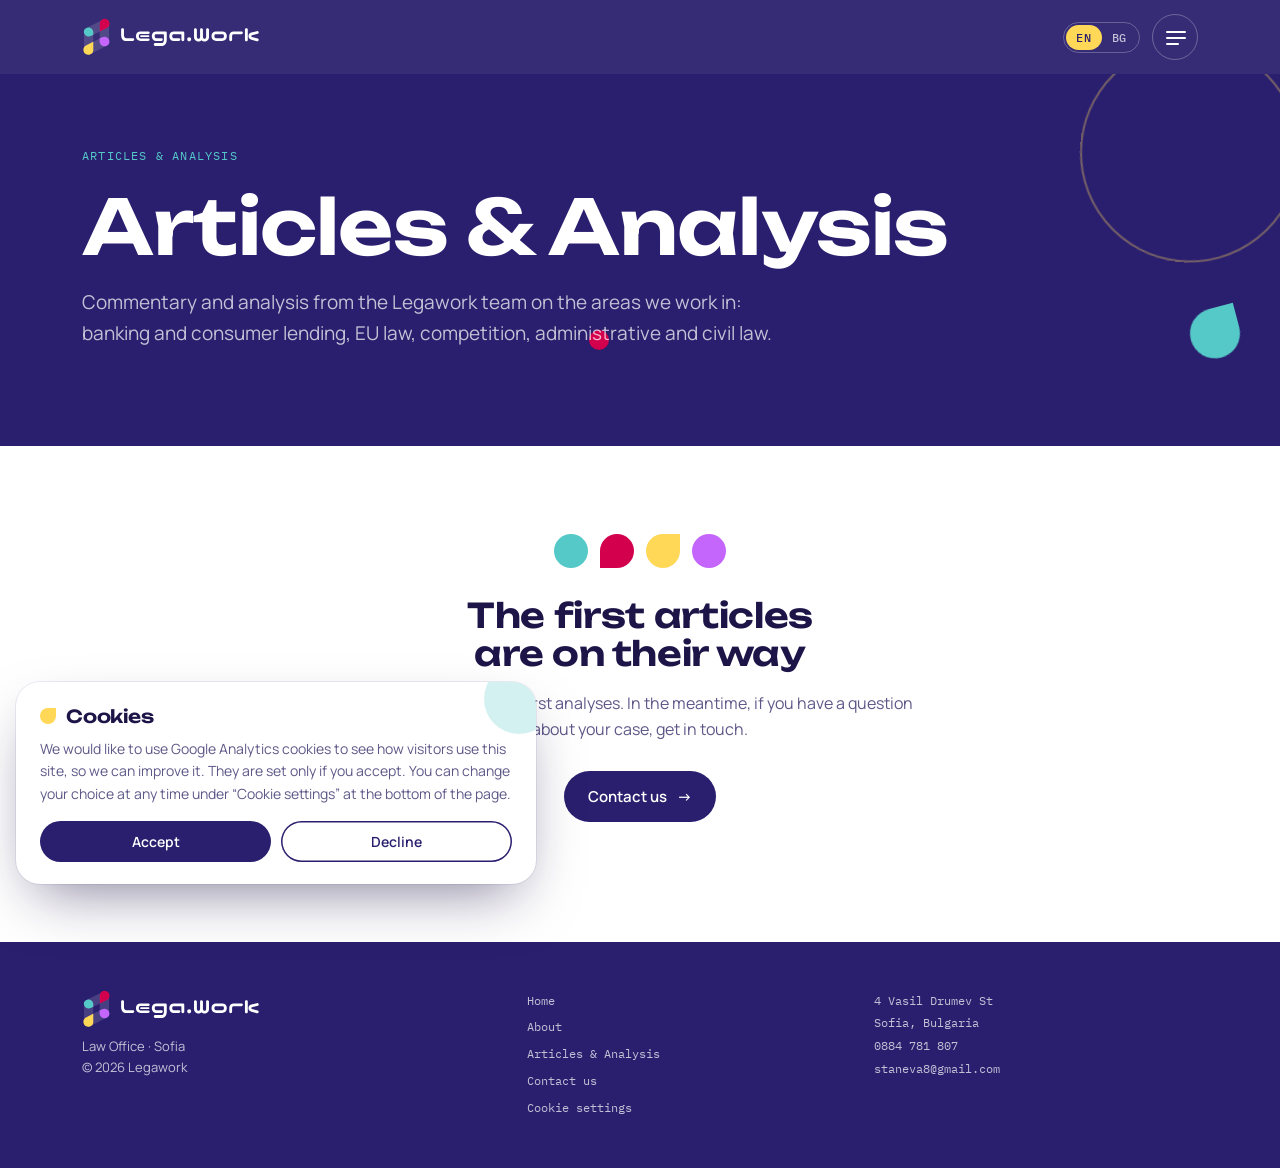
==== commit 8dc14a1f: "Cookie banner: load Google Tag Manager only after consent Bilingual banner with equal Accept / Decli" ====
--- a/articles.html
+++ b/articles.html
@@ -3,6 +3,24 @@
 <head>
 <meta charset="utf-8">
 <meta name="viewport" content="width=device-width, initial-scale=1, viewport-fit=cover">
+<!-- Google Tag Manager, loaded only after the visitor accepts cookies (see the cookie banner in assets/js/site.js) -->
+<script>
+  window.dataLayer = window.dataLayer || [];
+  function gtag(){dataLayer.push(arguments);}
+  gtag('consent', 'default', { ad_storage: 'denied', ad_user_data: 'denied', ad_personalization: 'denied', analytics_storage: 'denied' });
+  gtag('js', new Date());
+  window.lwLoadGTM = function () {
+    if (window.lwGTMLoaded) return;
+    window.lwGTMLoaded = true;
+    gtag('consent', 'update', { analytics_storage: 'granted' });
+    var s = document.createElement('script');
+    s.async = true;
+    s.src = 'https://www.googletagmanager.com/gtm.js?id=GTM-W9WD5CR8';
+    document.head.appendChild(s);
+  };
+  try { if (localStorage.getItem('lw-consent') === 'granted') window.lwLoadGTM(); } catch (e) {}
+</script>
+<!-- End Google Tag Manager -->
 <title>Articles &amp; Analysis · Legawork</title>
 <meta name="description" content="Articles and legal analysis from Legawork Law Office, Sofia.">
 <meta name="theme-color" content="#2a1f6e">
--- a/assets/css/site.css
+++ b/assets/css/site.css
@@ -26,6 +26,11 @@
 * { box-sizing: border-box; }
 html { scroll-behavior: smooth; }
 body { margin: 0; background: var(--white); color: var(--ink); font-family: var(--f-body); font-size: 16px; line-height: 1.65; }
+/* The canvas behind the page matches the footer, so short pages and the phone overscroll bounce show indigo, not white */
+html { background: var(--indigo); }
+body { min-height: 100vh; min-height: 100dvh; display: flex; flex-direction: column; }
+body > main { flex: 1 0 auto; }
+body > footer { flex-shrink: 0; }
 body.en .bg, body.bg .en { display: none !important; }
 a { color: inherit; }
 :focus-visible { outline: 2px solid var(--violet); outline-offset: 3px; border-radius: 3px; }
@@ -402,3 +407,27 @@
   .menu-nav a, .menu-foot { opacity: 1; transform: none; }
   .menu .shape { scale: 1; }
 }
+
+/* ---------- Cookie banner ---------- */
+.cookie {
+  position: fixed; z-index: 40; bottom: calc(16px + env(safe-area-inset-bottom, 0px));
+  left: max(16px, env(safe-area-inset-left, 0px)); width: min(520px, calc(100% - 32px));
+  background: var(--white); color: var(--ink); border-radius: 24px; padding: 24px 24px 22px;
+  box-shadow: 0 24px 60px -20px rgba(20, 10, 60, .55), 0 0 0 1px rgba(42, 31, 110, .08);
+  display: grid; gap: 12px; overflow: hidden;
+  transform: translateY(calc(100% + 40px)); opacity: 0; visibility: hidden;
+  transition: transform .7s var(--spring), opacity .4s ease, visibility 0s linear .7s;
+}
+.cookie.show { transform: none; opacity: 1; visibility: visible; transition: transform .7s var(--spring), opacity .4s ease, visibility 0s; }
+.cookie h2 { font-size: 18px; display: flex; align-items: center; gap: 10px; }
+.cookie h2 i { display: block; width: 16px; height: 16px; }
+.cookie p { font-size: 14px; line-height: 1.6; color: var(--muted); }
+.cookie .btns { display: flex; flex-wrap: wrap; gap: 10px; margin-top: 4px; }
+.cookie .btn { padding: 11px 22px; font-size: 14px; flex: 1 1 140px; justify-content: center; }
+.cookie .btn.out { background: transparent; color: var(--indigo); box-shadow: inset 0 0 0 1.5px var(--indigo); }
+.cookie .btn.out::before { background: var(--indigo); }
+.cookie .btn.out:hover { color: var(--white); }
+.cookie .deco { position: absolute; right: -18px; top: -18px; width: 70px; height: 70px; border-radius: 50%; background: var(--teal); opacity: .25; pointer-events: none; }
+.cookie-link { background: none; border: 0; padding: 0; font: inherit; color: var(--muted); cursor: pointer; text-align: left; }
+.cookie-link:hover { color: var(--white); }
+@media (prefers-reduced-motion: reduce) { .cookie, .cookie.show { transition: none; } }
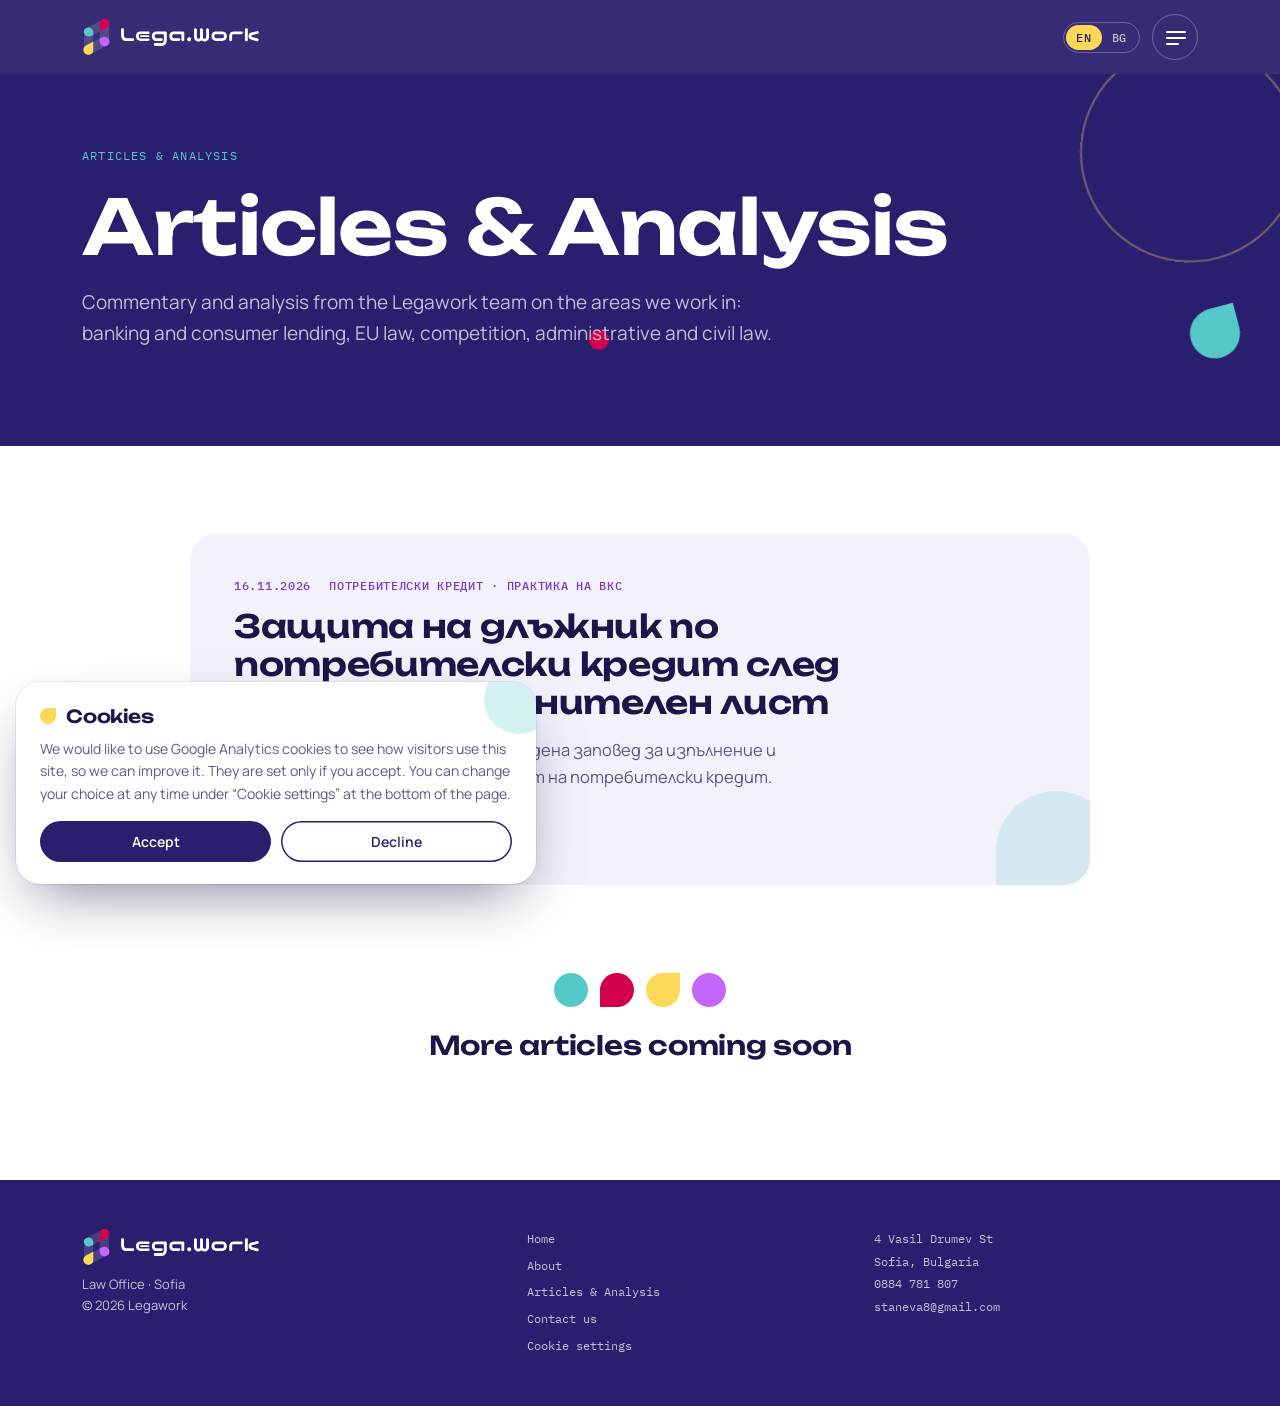
==== commit 797297e7: "Add article: Защита на длъжник по потребителски кредит след издаден изпълнителен лист New article pa" ====
--- a/articles.html
+++ b/articles.html
@@ -85,17 +85,23 @@
       <!-- Articles go in the list below. Copy this template for each one:
       <article class="post">
         <time datetime="2026-12-01">01.12.2026</time>
-        <h3><a href="articles/article-slug.html"><span class="en">Title</span><span class="bg">Заглавие</span></a></h3>
+        <h3><a href="article-slug.html"><span class="en">Title</span><span class="bg">Заглавие</span></a></h3>
         <p><span class="en">Two-line summary.</span><span class="bg">Кратко резюме.</span></p>
         <span class="tagline">Banking law</span>
       </article>
       -->
-      <div class="posts" id="posts"></div>
-      <div class="empty">
+      <div class="posts" id="posts">
+        <article class="post" lang="bg">
+          <div class="post-meta"><time datetime="2026-11-16">16.11.2026</time><span>Потребителски кредит · Практика на ВКС</span></div>
+          <h3><a href="zashtita-na-dlazhnik-po-potrebitelski-kredit.html">Защита на длъжник по потребителски кредит след издаден изпълнителен лист</a></h3>
+          <p>Силата на пресъдено нещо при издадена заповед за изпълнение и последващ иск за недействителност на потребителски кредит.</p>
+          <a class="more" href="zashtita-na-dlazhnik-po-potrebitelski-kredit.html" tabindex="-1" aria-hidden="true"><span class="en">Read in Bulgarian</span><span class="bg">Прочетете</span> <span class="arr">→</span></a>
+          <i class="post-shape drop-b c-teal" aria-hidden="true"></i>
+        </article>
+      </div>
+      <div class="empty soon">
         <div class="empty-shapes" aria-hidden="true"><i class="circle c-teal"></i><i class="drop-b c-red"></i><i class="drop-a c-yellow"></i><i class="circle c-violet"></i></div>
-        <h2><span class="en">The first articles are on their way</span><span class="bg">Първите статии предстоят</span></h2>
-        <p><span class="en">We are preparing our first analyses. In the meantime, if you have a question about your case, get in touch.</span><span class="bg">Подготвяме първите си анализи. Междувременно, ако имате въпрос по вашия казус, свържете се с нас.</span></p>
-        <a class="btn" href="index.html#contact"><span class="en">Contact us</span><span class="bg">Свържете се с нас</span> <span class="arr">→</span></a>
+        <h2><span class="en">More articles coming soon</span><span class="bg">Очаквайте скоро още статии</span></h2>
       </div>
     </div>
   </section>
--- a/assets/css/site.css
+++ b/assets/css/site.css
@@ -274,7 +274,7 @@
 .hero .lede { animation: up .9s var(--ease) 1.6s both; }
 .hero .ctas { animation: up .9s var(--ease) 1.75s both; }
 .hero .facts { animation: up .9s var(--ease) 1.9s both; }
-header.top { animation: fade .6s ease 1.1s both; }
+.curtain ~ header.top { animation: fade .6s ease 1.1s both; }
 
 .reveal { transition: opacity .9s var(--ease), translate .9s var(--ease); transition-delay: calc(var(--i, 0) * 90ms); }
 .reveal.pre { opacity: .12; translate: 0 32px; }
@@ -431,3 +431,53 @@
 .cookie-link { background: none; border: 0; padding: 0; font: inherit; color: var(--muted); cursor: pointer; text-align: left; }
 .cookie-link:hover { color: var(--white); }
 @media (prefers-reduced-motion: reduce) { .cookie, .cookie.show { transition: none; } }
+
+/* ---------- Articles list ---------- */
+.posts { display: grid; grid-template-columns: 1fr; gap: 24px; max-width: 900px; margin: 0 auto 88px; }
+.post {
+  position: relative; overflow: hidden; display: flex; flex-direction: column; gap: 14px;
+  padding: clamp(24px, 4vw, 44px); border-radius: 26px; background: var(--mist);
+  transition: transform .5s var(--spring), box-shadow .4s ease, background .4s ease;
+}
+.post:hover { transform: translateY(-6px); background: var(--white); box-shadow: 0 30px 60px -30px rgba(42, 31, 110, .45), 0 0 0 1px var(--line); }
+.post-meta { display: flex; flex-wrap: wrap; gap: 6px 18px; font: 500 12px var(--f-mono); letter-spacing: .06em; text-transform: uppercase; color: var(--violet-ink); }
+.post h3 { font-size: clamp(22px, 2.8vw, 32px); line-height: 1.2; max-width: 26ch; position: relative; z-index: 1; }
+.post h3 a { text-decoration: none; }
+.post h3 a::after { content: ""; position: absolute; inset: -400px; z-index: 0; }
+.post p { color: var(--muted); font-size: 16.5px; max-width: 60ch; }
+.post .more { color: var(--indigo); }
+.post-shape { position: absolute; right: -26px; bottom: -26px; width: 120px; height: 120px; opacity: .2; transition: transform .8s var(--spring), opacity .4s; }
+.post:hover .post-shape { transform: rotate(-90deg) scale(1.15); opacity: .45; }
+.empty.soon { gap: 14px; }
+.empty.soon h2 { font-size: clamp(20px, 2.4vw, 26px); }
+
+/* ---------- Article page ---------- */
+.article-hero h1 { font-size: clamp(28px, 4.4vw, 54px); line-height: 1.15; max-width: 22ch; }
+.article-hero .back { margin-bottom: 6px; }
+.tags { display: flex; flex-wrap: wrap; gap: 8px; margin: 0; padding: 0; list-style: none; animation: up .8s var(--ease) both; }
+.tags li { font-size: 12.5px; padding: 5px 12px; border-radius: 999px; background: rgba(255, 255, 255, .1); }
+.tags li:nth-child(1) { box-shadow: inset 3px 0 0 var(--teal); }
+.tags li:nth-child(2) { box-shadow: inset 3px 0 0 var(--yellow); }
+.tags li:nth-child(3) { box-shadow: inset 3px 0 0 var(--red); }
+.meta { display: flex; flex-wrap: wrap; gap: 6px 22px; font: 500 12px var(--f-mono); letter-spacing: .08em; text-transform: uppercase; color: var(--teal); animation: up .9s var(--ease) .2s both; }
+.only-bg-note { font-size: 14px; color: var(--muted); }
+.case-facts dl { margin: 6px 0 0; display: flex; flex-direction: column; gap: 4px; font-size: 14px; }
+.case-facts dt { font: 500 11px var(--f-mono); letter-spacing: .08em; text-transform: uppercase; color: var(--muted); margin-top: 12px; }
+.case-facts dd { margin: 0; color: var(--ink); font-weight: 500; }
+.article-body { display: flex; flex-direction: column; gap: 22px; max-width: 68ch; font-size: 17px; line-height: 1.8; color: var(--ink); }
+.article-body p { overflow-wrap: break-word; }
+.article-body .lead-p { font-size: clamp(19px, 2vw, 22px); line-height: 1.6; font-weight: 500; padding-left: 20px; border-left: 4px solid var(--teal); }
+.takeaway { position: relative; overflow: hidden; margin-top: 12px; padding: clamp(24px, 4vw, 40px); border-radius: 26px; background: var(--indigo); color: var(--white); display: flex; flex-direction: column; gap: 12px; }
+.takeaway h2 { font-size: clamp(20px, 2.2vw, 26px); color: var(--yellow); }
+.takeaway p { color: rgba(255, 255, 255, .88); }
+.takeaway i { position: absolute; right: -20px; top: -20px; width: 90px; height: 90px; opacity: .9; }
+.article-cta { display: flex; flex-direction: column; gap: 16px; padding-top: 32px; border-top: 1px solid var(--line); }
+.article-cta p { font: 600 clamp(18px, 2vw, 22px)/1.35 var(--f-display); max-width: 30ch; }
+.article-cta .ctas { justify-content: flex-start; margin-top: 0; }
+.btn.out { background: transparent; color: var(--indigo); box-shadow: inset 0 0 0 1.5px var(--indigo); }
+.btn.out::before { background: var(--indigo); }
+.btn.out:hover { color: var(--white); }
+
+/* Reading progress bar under the header */
+.progress { position: fixed; z-index: 21; left: 0; right: 0; top: calc(env(safe-area-inset-top, 0px) + var(--hh, 66px)); height: 3px; transform-origin: 0 50%; transform: scaleX(var(--p, 0)); background: linear-gradient(90deg, var(--teal), var(--yellow), var(--red), var(--violet)); pointer-events: none; }
+body.menu-open .progress { opacity: 0; }
